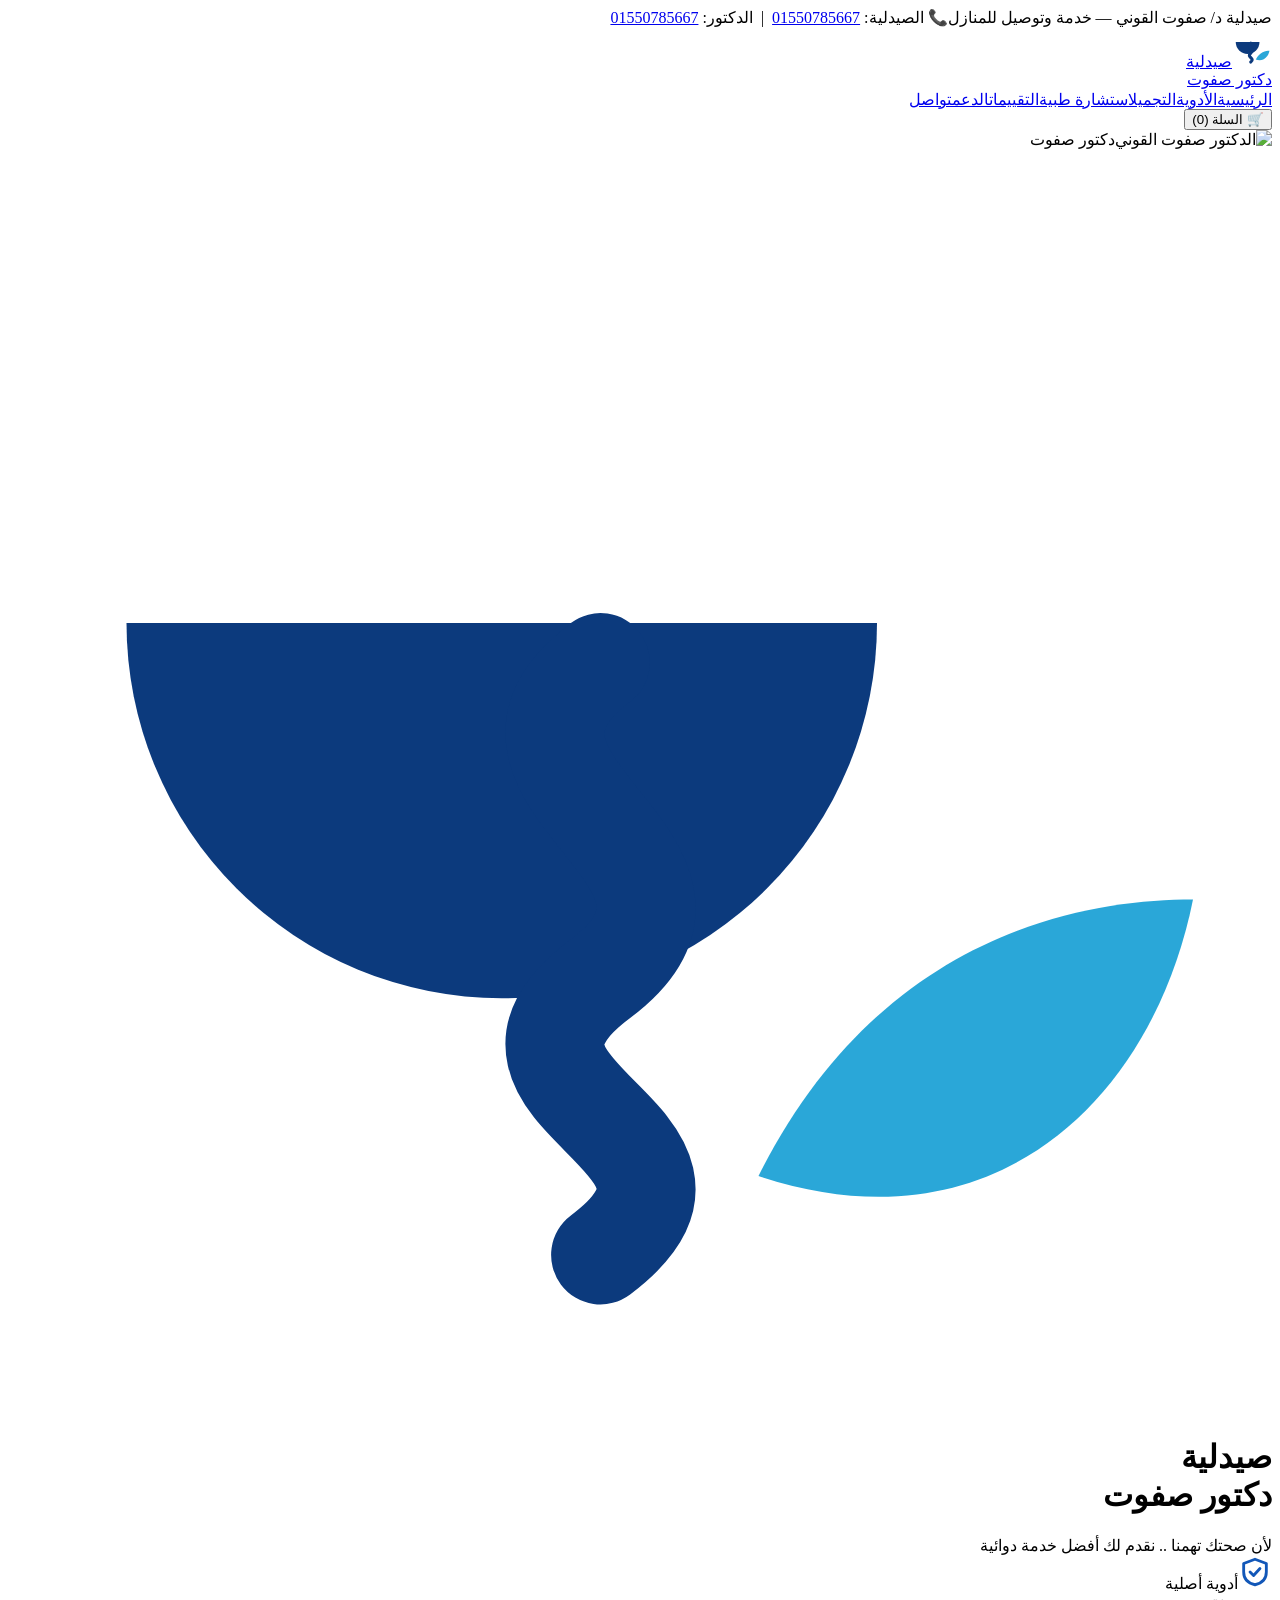
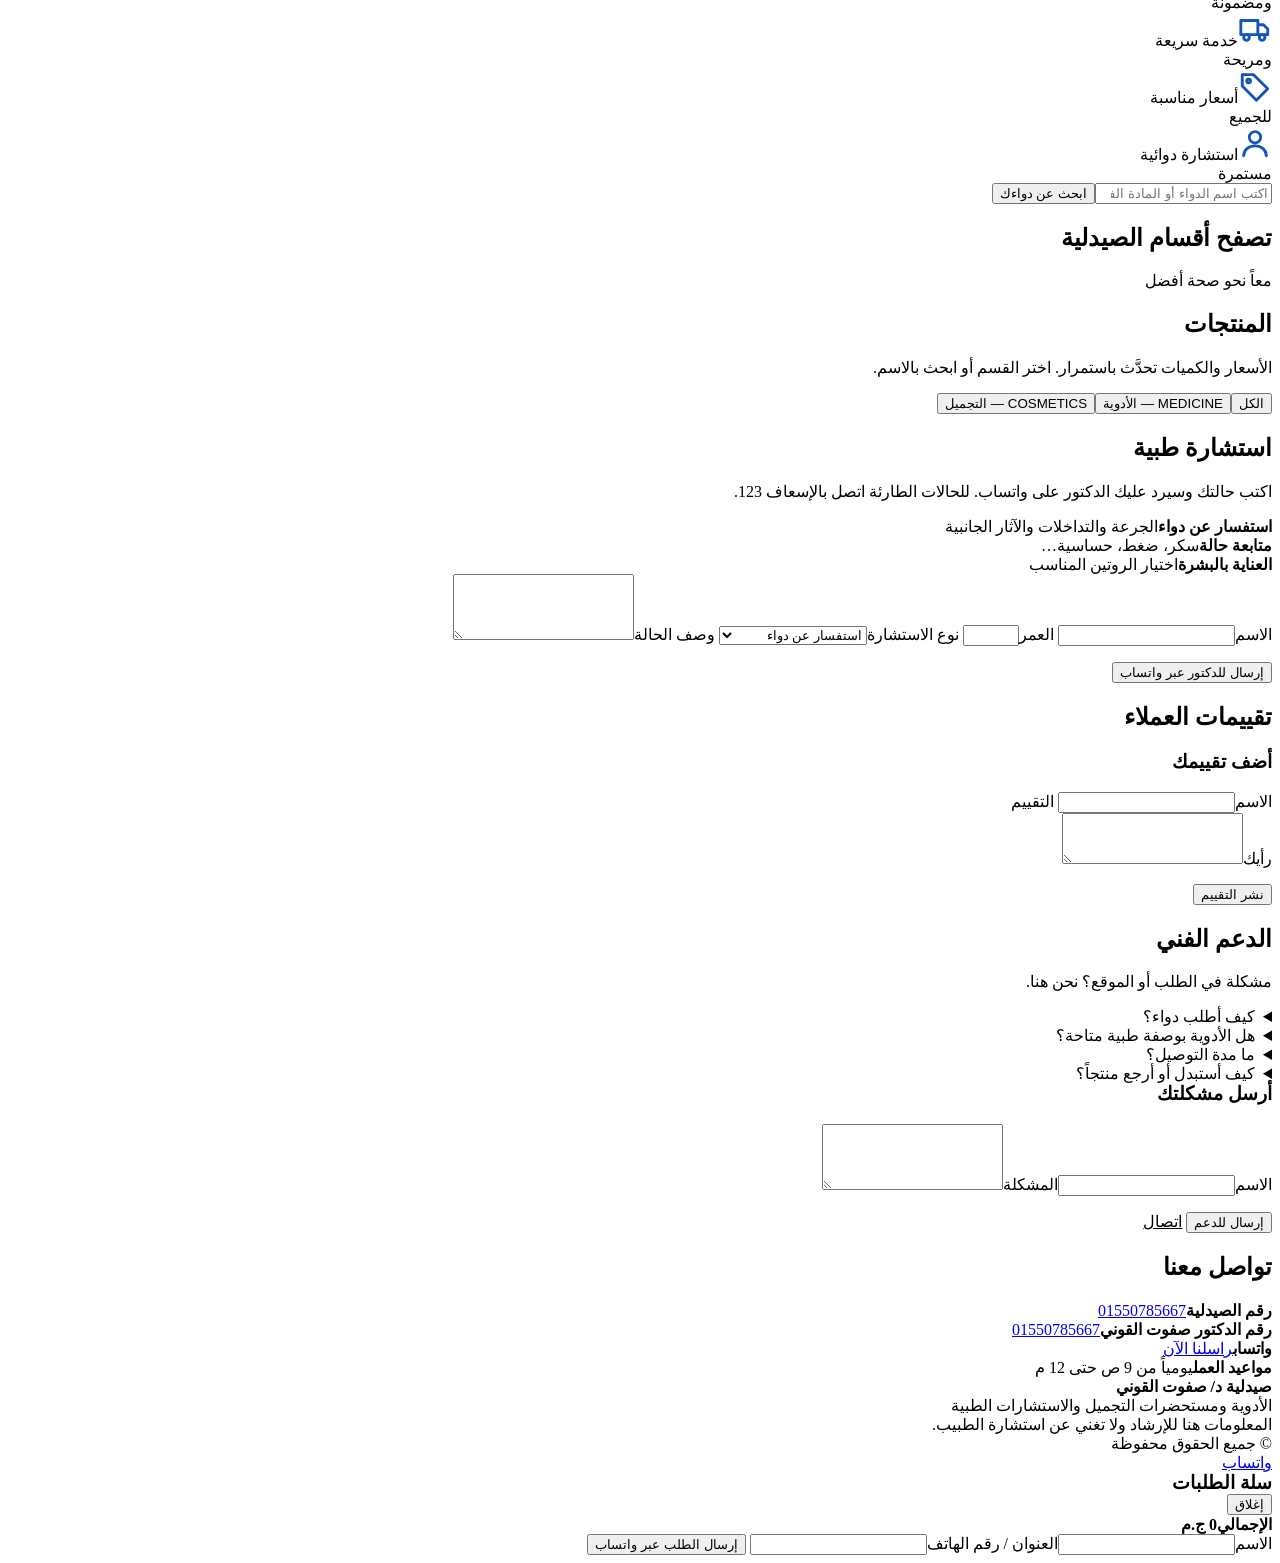
==== index.html @ 07c1cb2b "Add files via upload" ====
<!DOCTYPE html>
<html lang="ar" dir="rtl">
<head>
<meta charset="utf-8">
<meta name="viewport" content="width=device-width, initial-scale=1, viewport-fit=cover">
<title>صيدلية دكتور صفوت — أدوية ومستحضرات تجميل واستشارات طبية</title>
<meta name="description" content="صيدلية دكتور صفوت القوني: أدوية أصلية، مستحضرات تجميل، استشارات طبية وتوصيل سريع. للطلب والاستفسار: 01550785667">
<meta name="theme-color" content="#0c3a7d">
<meta property="og:title" content="صيدلية دكتور صفوت">
<meta property="og:description" content="لأن صحتك تهمنا .. نقدم لك أفضل خدمة دوائية">
<meta property="og:image" content="images/doctor.jpg">
<link rel="icon" href="images/favicon.svg" type="image/svg+xml">
<link rel="preconnect" href="https://fonts.googleapis.com"><link rel="preconnect" href="https://fonts.gstatic.com" crossorigin>
<link href="https://fonts.googleapis.com/css2?family=Cairo:wght@400;600;800&display=swap" rel="stylesheet">
<link rel="stylesheet" href="css/style.css">
</head>
<body><svg width="0" height="0" style="position:absolute" aria-hidden="true"><symbol id="lg" viewBox="0 0 64 64"><path d="M6 24h38a19 19 0 0 1-38 0z" fill="#0c3a7d"/><path d="M30 26c-8 6 8 10 0 16s8 8 0 14" stroke="#0c3a7d" stroke-width="5" fill="none" stroke-linecap="round"/><path d="M38 52c6-12 16-14 22-14-2 10-10 18-22 14z" fill="#2aa7d8"/></symbol></svg>
<div class="top"><div class="wrap"><span>صيدلية د/ صفوت القوني — خدمة وتوصيل للمنازل</span><span>📞 الصيدلية: <a href="tel:01550785667">01550785667</a> &nbsp;|&nbsp; الدكتور: <a href="tel:01550785667">01550785667</a></span></div></div>
<header><div class="wrap">
<a href="#top" class="logo"><svg width="40" height="40" viewBox="0 0 64 64" aria-hidden="true"><use href="#lg"/></svg><span style="line-height:1.15">صيدلية<br>دكتور صفوت</span></a>
<nav><a href="#top">الرئيسية</a><a href="#medicine">الأدوية</a><a href="#cosmetics">التجميل</a><a href="#consult">استشارة طبية</a><a href="#reviews">التقييمات</a><a href="#support">الدعم</a><a href="#contact">تواصل</a></nav>
<button class="cartbtn" id="openCart" aria-label="فتح السلة">🛒 السلة (<span id="cnt">0</span>)</button>
</div></header>

<div class="hero2" id="top"><div class="wrap">
<div class="hpic"><img src="images/doctor.jpg" width="560" height="513" alt="الدكتور صفوت القوني"><span class="sig">دكتور صفوت</span></div>
<div class="htxt"><div class="brand"><svg viewBox="0 0 64 64" aria-hidden="true"><use href="#lg"/></svg><h1>صيدلية<br>دكتور صفوت</h1></div>
<div class="tag">لأن صحتك تهمنا .. نقدم لك أفضل خدمة دوائية</div><div class="line"></div>
<div class="feats"><div class="ft"><i><svg width="34" height="34" viewBox="0 0 24 24" fill="none" stroke="#1257b8" stroke-width="2" stroke-linecap="round" stroke-linejoin="round"><path d="M12 3l8 3v6c0 5-3.5 8-8 9-4.5-1-8-4-8-9V6z"/><path d="M8.5 12l2.5 2.5 4.5-5"/></svg></i>أدوية أصلية<br>ومضمونة</div>
<div class="ft"><i><svg width="34" height="34" viewBox="0 0 24 24" fill="none" stroke="#1257b8" stroke-width="2" stroke-linecap="round" stroke-linejoin="round"><path d="M2 6h12v10H2zM14 9h4l3 3v4h-7"/><circle cx="6" cy="18" r="2"/><circle cx="17" cy="18" r="2"/></svg></i>خدمة سريعة<br>ومريحة</div>
<div class="ft"><i><svg width="34" height="34" viewBox="0 0 24 24" fill="none" stroke="#1257b8" stroke-width="2" stroke-linecap="round" stroke-linejoin="round"><path d="M3 12V4h8l10 10-8 8z"/><circle cx="7.5" cy="8.5" r="1.3"/></svg></i>أسعار مناسبة<br>للجميع</div>
<div class="ft"><i><svg width="34" height="34" viewBox="0 0 24 24" fill="none" stroke="#1257b8" stroke-width="2" stroke-linecap="round" stroke-linejoin="round"><circle cx="12" cy="8" r="4"/><path d="M4 21c0-4 3.5-7 8-7s8 3 8 7"/></svg></i>استشارة دوائية<br>مستمرة</div></div></div>
</div></div>
<div class="sband"><div class="wrap"><div class="sbox"><input id="q" type="search" placeholder="اكتب اسم الدواء أو المادة الفعالة…" aria-label="بحث"><button class="btn" id="sgo" type="button">ابحث عن دواءك</button></div></div></div>
<div class="cats"><div class="wrap"><h2>تصفح أقسام الصيدلية</h2><div class="tiles" id="tiles"></div></div></div>
<div class="strip">معاً نحو صحة أفضل</div>

<section id="shop"><div class="wrap">
<h2>المنتجات</h2><p class="sub">الأسعار والكميات تحدَّث باستمرار. اختر القسم أو ابحث بالاسم.</p>
<div class="tools"><div class="tabs" id="tabs">
<button class="tab" aria-pressed="true" data-c="all">الكل</button><button class="tab" aria-pressed="false" data-c="med">MEDICINE — الأدوية</button><button class="tab" aria-pressed="false" data-c="cos">COSMETICS — التجميل</button></div></div>
<div id="medicine"></div>
<div class="grid" id="grid"></div>
<div id="cosmetics"></div>
</div></section>

<section class="alt" id="consult"><div class="wrap two">
<div><h2>استشارة طبية</h2><p class="sub">اكتب حالتك وسيرد عليك الدكتور على واتساب. للحالات الطارئة اتصل بالإسعاف 123.</p>
<div class="svc"><div><b>استفسار عن دواء</b>الجرعة والتداخلات والآثار الجانبية</div><div><b>متابعة حالة</b>سكر، ضغط، حساسية…</div><div><b>العناية بالبشرة</b>اختيار الروتين المناسب</div></div></div>
<form class="box" id="cform" onsubmit="return false"><label for="cn">الاسم</label><input class="f" id="cn" required>
<label for="ca">العمر</label><input class="f" id="ca" type="number" min="0" max="120">
<label for="ct">نوع الاستشارة</label><select class="f" id="ct"><option>استفسار عن دواء</option><option>متابعة حالة مرضية</option><option>العناية بالبشرة والجمال</option><option>أخرى</option></select>
<label for="cm">وصف الحالة</label><textarea class="f" id="cm" rows="4" required></textarea>
<p><button class="btn pri" id="csend" type="button">إرسال للدكتور عبر واتساب</button></p></form>
</div></section>

<section id="reviews"><div class="wrap two">
<div><h2>تقييمات العملاء</h2><p class="sub" id="avg"></p><div class="box" id="rlist"></div></div>
<form class="box" onsubmit="return false"><h3 style="margin-top:0">أضف تقييمك</h3>
<label for="rn">الاسم</label><input class="f" id="rn">
<label>التقييم</label><div class="stars" id="stars" role="radiogroup" aria-label="التقييم"></div>
<label for="rt">رأيك</label><textarea class="f" id="rt" rows="3"></textarea>
<p><button class="btn pri" id="rsend" type="button">نشر التقييم</button></p></form>
</div></section>

<section class="alt" id="support"><div class="wrap two">
<div><h2>الدعم الفني</h2><p class="sub">مشكلة في الطلب أو الموقع؟ نحن هنا.</p>
<details><summary>كيف أطلب دواء؟</summary><p>أضف المنتجات إلى السلة ثم اضغط «إرسال الطلب» ليصلنا على واتساب ونؤكد معك.</p></details>
<details><summary>هل الأدوية بوصفة طبية متاحة؟</summary><p>نعم، ويلزم إرسال صورة الروشتة عند التأكيد.</p></details>
<details><summary>ما مدة التوصيل؟</summary><p>غالباً خلال ساعات داخل نطاق التوصيل، ويُؤكَّد وقتياً عند الطلب.</p></details>
<details><summary>كيف أستبدل أو أرجع منتجاً؟</summary><p>تواصل معنا خلال 24 ساعة وسنساعدك وفق سياسة الصيدلية.</p></details></div>
<form class="box" onsubmit="return false"><h3 style="margin-top:0">أرسل مشكلتك</h3>
<label for="sn">الاسم</label><input class="f" id="sn"><label for="sm">المشكلة</label><textarea class="f" id="sm" rows="4"></textarea>
<p><button class="btn pri" id="ssend" type="button">إرسال للدعم</button> <a class="btn ghost" style="color:var(--pri)" href="tel:01550785667">اتصال</a></p></form>
</div></section>

<section id="contact"><div class="wrap"><h2>تواصل معنا</h2>
<div class="svc"><div><b>رقم الصيدلية</b><a href="tel:01550785667">01550785667</a></div><div><b>رقم الدكتور صفوت القوني</b><a href="tel:01550785667">01550785667</a></div><div><b>واتساب</b><a href="https://wa.me/201550785667" target="_blank" rel="noopener">راسلنا الآن</a></div><div><b>مواعيد العمل</b>يومياً من 9 ص حتى 12 م</div></div></div></section>

<footer><div class="wrap"><div><b>صيدلية د/ صفوت القوني</b><br>الأدوية ومستحضرات التجميل والاستشارات الطبية</div><div>المعلومات هنا للإرشاد ولا تغني عن استشارة الطبيب.<br>© <span id="yr"></span> جميع الحقوق محفوظة</div></div></footer>
<a class="float" href="https://wa.me/201550785667" target="_blank" rel="noopener">واتساب</a>
<div class="toast" id="toast"></div>

<div class="drawer" id="drawer"><div class="panel"><div class="row"><h3 style="margin:0">سلة الطلبات</h3><button class="tab" id="closeCart">إغلاق</button></div>
<div id="items"></div><div class="row"><b>الإجمالي</b><b class="price" id="tot">0 ج.م</b></div>
<label for="an">الاسم</label><input class="f" id="an"><label for="ad">العنوان / رقم الهاتف</label><input class="f" id="ad">
<button class="btn pri" id="order">إرسال الطلب عبر واتساب</button></div></div>

<script src="data/products.js"></script>
<script src="js/app.js"></script>
</body>
</html>
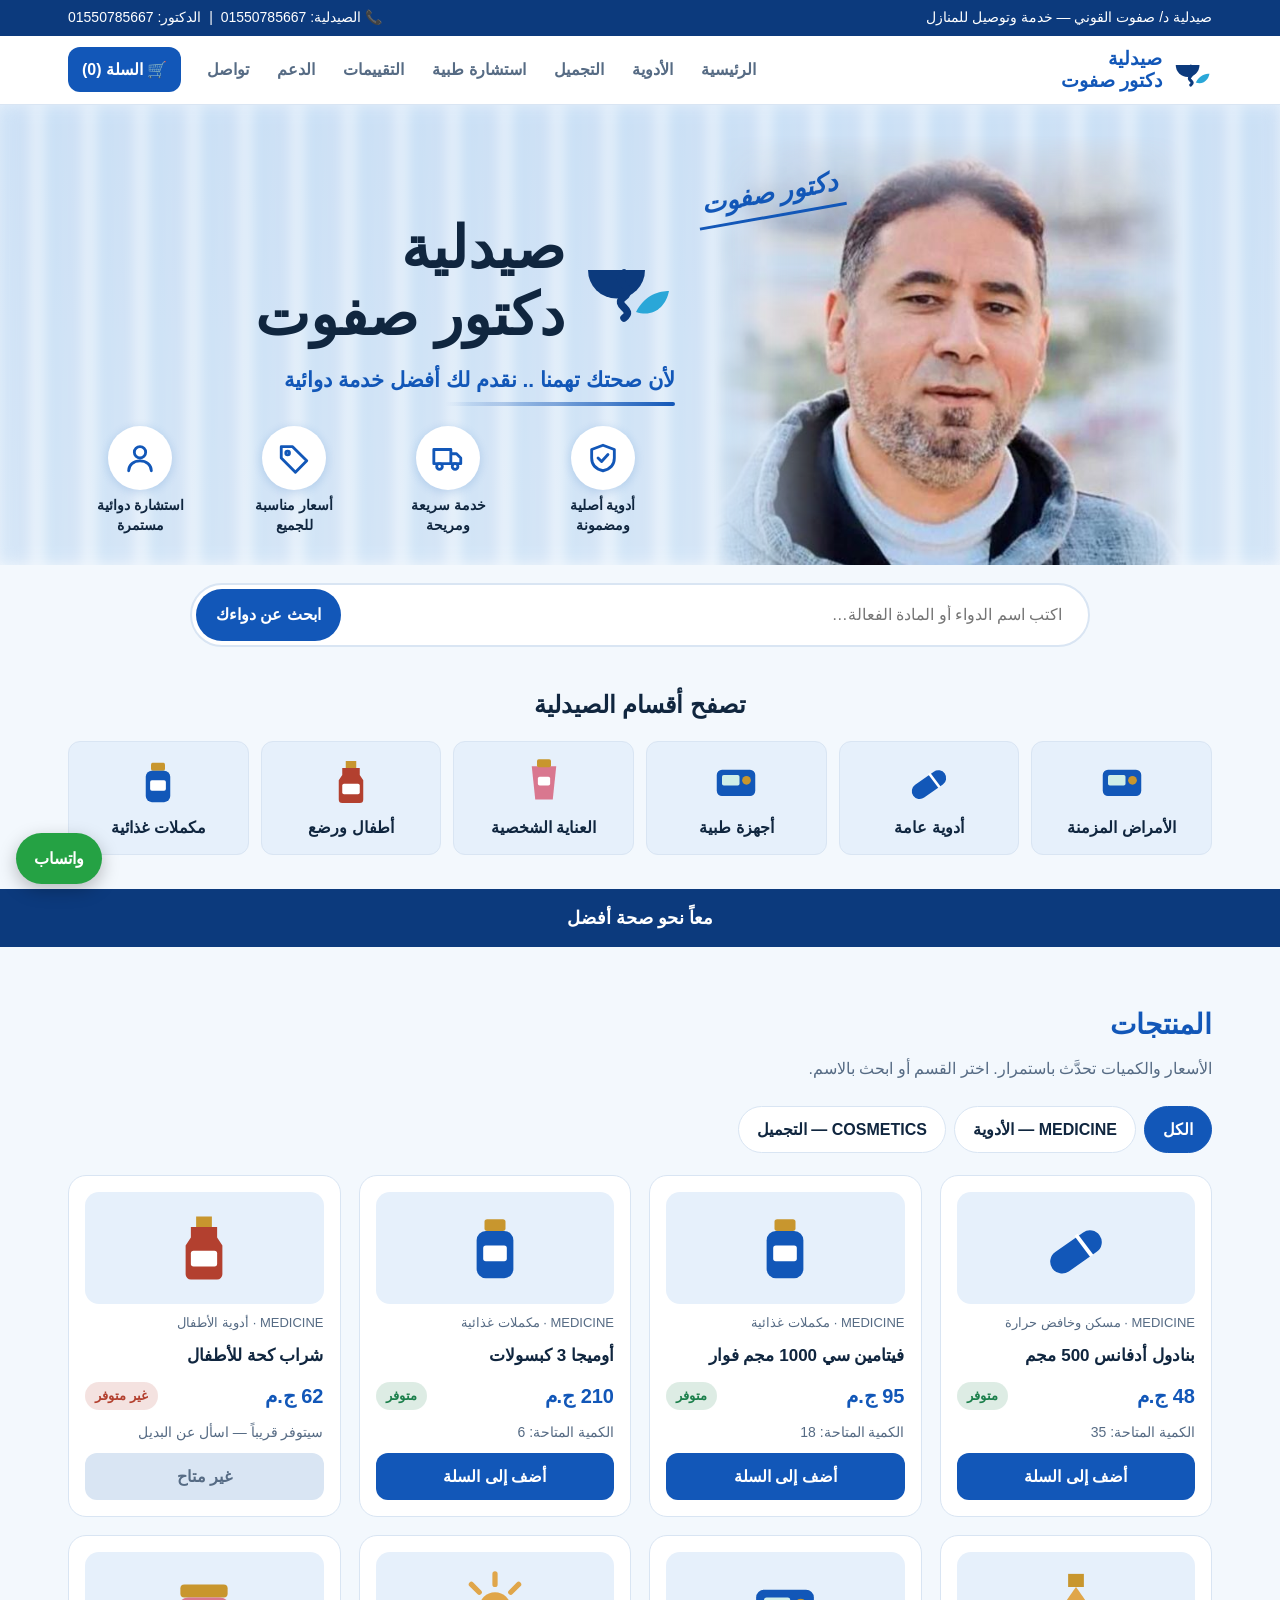
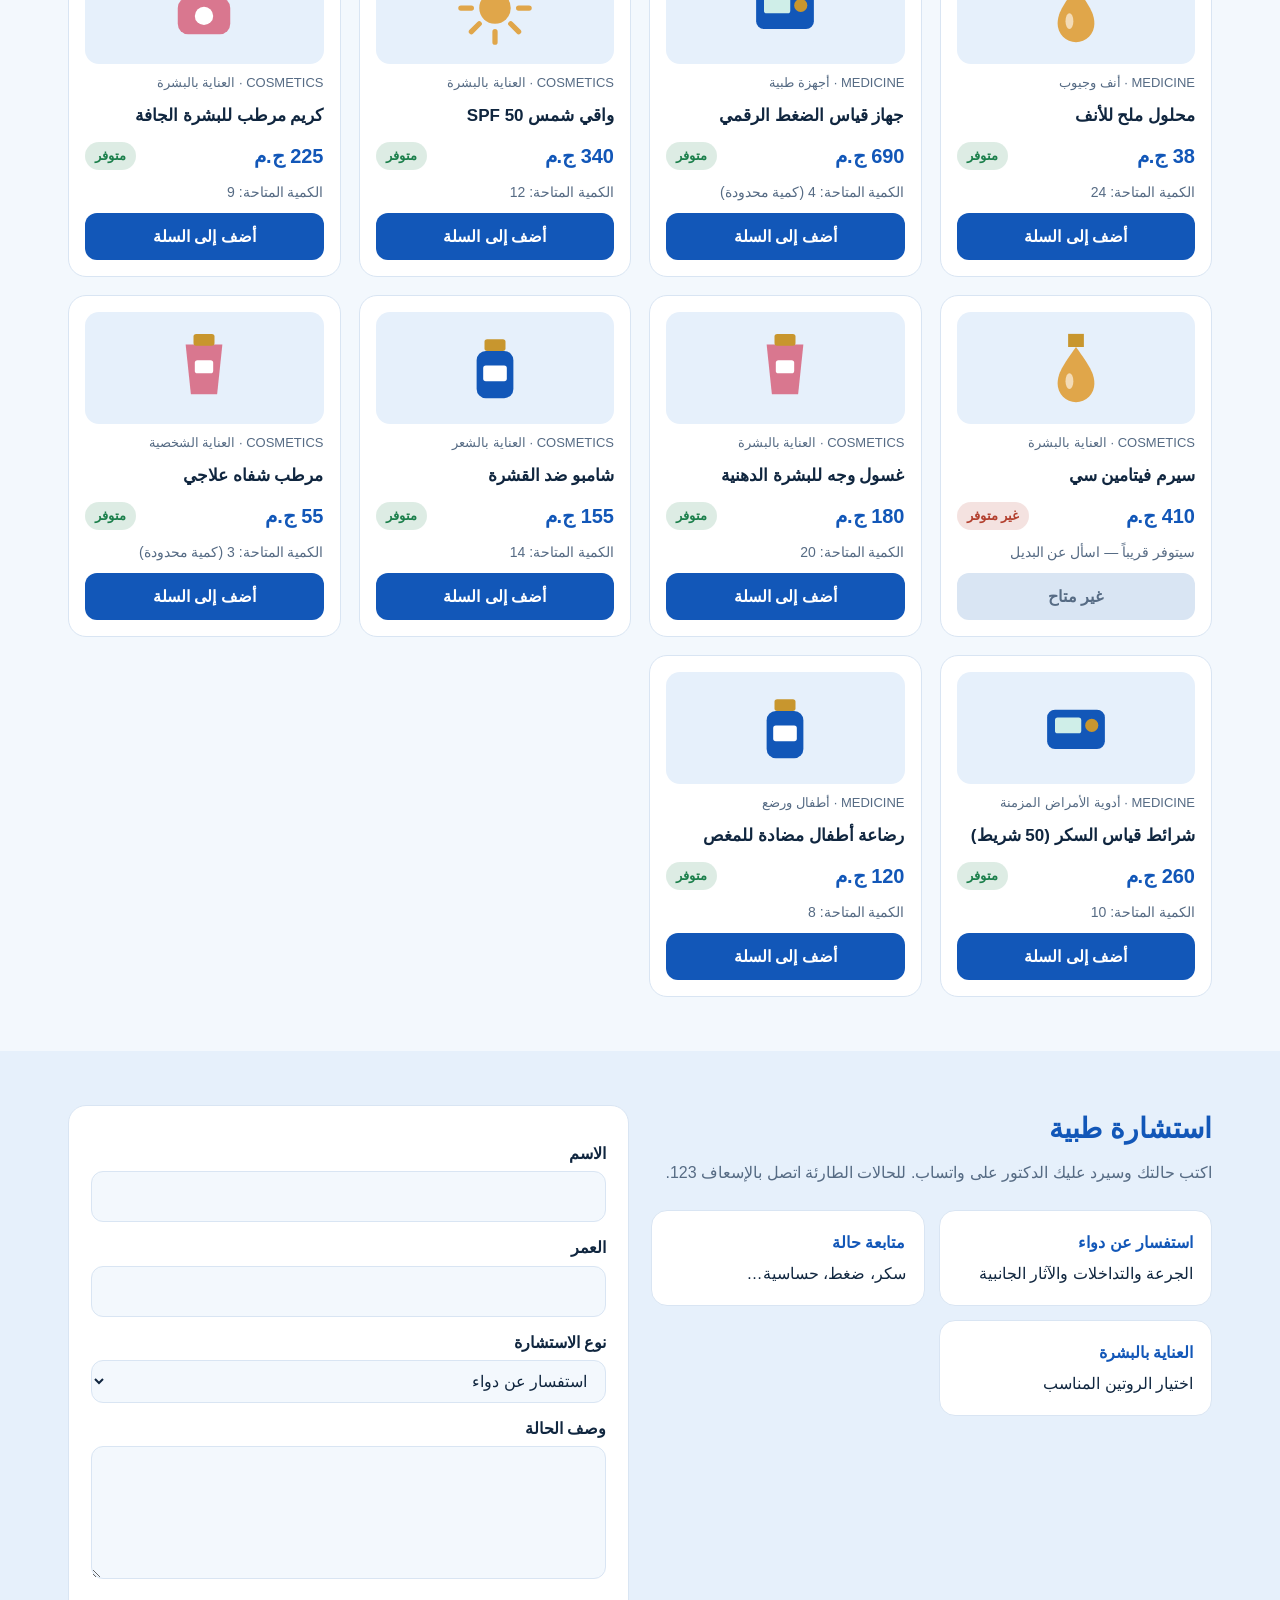
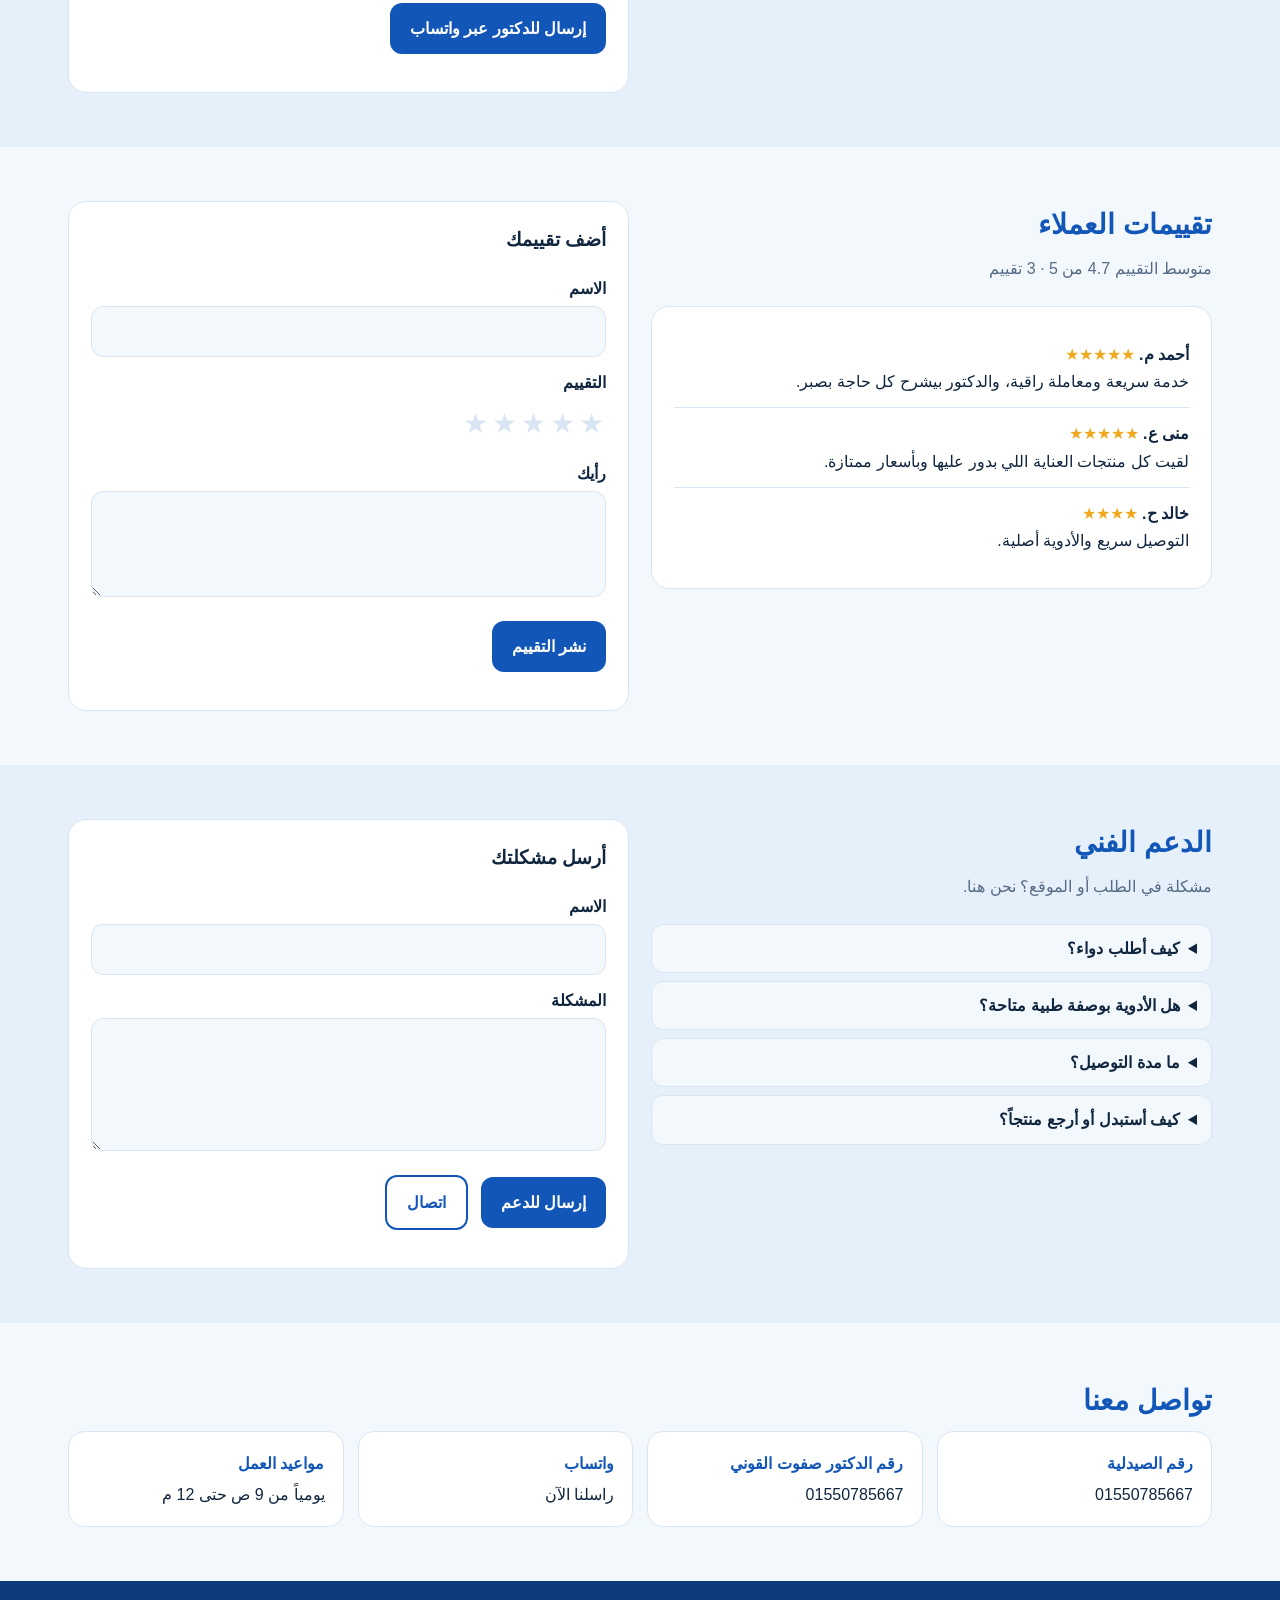
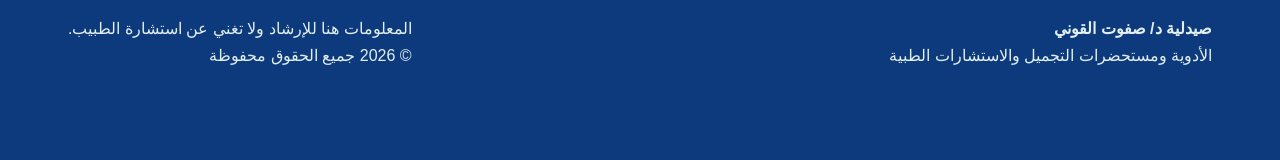
==== commit dbb8b0d2: "Add files via upload" ====
--- a/index.html
+++ b/index.html
@@ -8,11 +8,121 @@
 <meta name="theme-color" content="#0c3a7d">
 <meta property="og:title" content="صيدلية دكتور صفوت">
 <meta property="og:description" content="لأن صحتك تهمنا .. نقدم لك أفضل خدمة دوائية">
-<meta property="og:image" content="images/doctor.jpg">
-<link rel="icon" href="images/favicon.svg" type="image/svg+xml">
+<link rel="icon" href="[data-uri]" type="image/svg+xml">
 <link rel="preconnect" href="https://fonts.googleapis.com"><link rel="preconnect" href="https://fonts.gstatic.com" crossorigin>
 <link href="https://fonts.googleapis.com/css2?family=Cairo:wght@400;600;800&display=swap" rel="stylesheet">
-<link rel="stylesheet" href="css/style.css">
+<style>
+:root{--bg:#f3f8fd;--card:#fff;--ink:#10263f;--mute:#566b84;--pri:#1257b8;--pri2:#0c3a7d;--gold:#f0a91f;--line:#d9e5f3;--ok:#1b7f4b;--no:#b3402f;--soft:#e6f0fb;box-sizing:border-box;padding-top:env(safe-area-inset-top,0px);padding-bottom:env(safe-area-inset-bottom,0px)}
+@media (prefers-color-scheme:dark){:root:not([data-theme="light"]){--bg:#0b1624;--card:#112238;--ink:#e6eefa;--mute:#9bb0cc;--pri:#5aa2ff;--pri2:#0c3a7d;--gold:#f0b94a;--line:#21395a;--ok:#4cc58a;--no:#ef7f6c;--soft:#162c47}}
+:root[data-theme="dark"]{--bg:#0b1624;--card:#112238;--ink:#e6eefa;--mute:#9bb0cc;--pri:#5aa2ff;--pri2:#0c3a7d;--gold:#f0b94a;--line:#21395a;--ok:#4cc58a;--no:#ef7f6c;--soft:#162c47}
+html{scroll-behavior:smooth;scroll-padding-top:calc(80px + env(safe-area-inset-top,0px))}
+*{box-sizing:border-box}
+body{margin:0;font-family:Cairo,Tahoma,sans-serif;background:var(--bg);color:var(--ink);line-height:1.7}
+a{color:inherit;text-decoration:none}
+button,input,select,textarea{font:inherit;color:inherit}
+:focus-visible{outline:3px solid var(--gold);outline-offset:2px}
+.wrap{max-width:1180px;margin:auto;padding:0 18px}
+.top{background:var(--pri2);color:#fff;font-size:14px}
+.top .wrap{display:flex;justify-content:space-between;gap:10px;flex-wrap:wrap;padding-top:6px;padding-bottom:6px}
+header{position:sticky;top:0;z-index:20;background:var(--card);border-bottom:1px solid var(--line)}
+header .wrap{display:flex;align-items:center;gap:14px;height:68px}
+.logo{display:flex;align-items:center;gap:10px;font-weight:800;font-size:19px;color:var(--pri)}
+.logo i{width:40px;height:40px;border-radius:12px;background:var(--pri);display:grid;place-items:center}
+nav{display:flex;gap:4px;margin-inline-start:auto;overflow-x:auto}
+nav a{padding:8px 12px;border-radius:10px;font-weight:600;white-space:nowrap;color:var(--mute)}
+nav a:hover{background:var(--soft);color:var(--pri)}
+.cartbtn{background:var(--pri);color:#fff;border:0;border-radius:12px;padding:9px 14px;font-weight:800;cursor:pointer;white-space:nowrap}
+.hero{background:linear-gradient(135deg,var(--pri2),var(--pri));color:#fff;padding:54px 0 64px}
+.hero .wrap{display:grid;grid-template-columns:1.3fr 1fr;gap:30px;align-items:center}
+.hero h1{font-size:clamp(28px,5vw,46px);line-height:1.3;margin:0 0 12px;font-weight:800}
+.hero p{opacity:.9;max-width:520px;margin:0 0 22px}
+.btn{display:inline-block;border:0;border-radius:12px;padding:12px 20px;font-weight:800;cursor:pointer;background:var(--pri);color:#fff}
+.btn.ghost{background:transparent;color:inherit;border:2px solid currentColor;margin-inline-start:8px}
+.btn.pri{background:var(--pri);color:#fff}
+.hero .facts{display:grid;grid-template-columns:1fr 1fr;gap:12px}
+.fact{background:rgba(255,255,255,.12);border:1px solid rgba(255,255,255,.25);border-radius:16px;padding:16px}
+.fact b{display:block;font-size:20px}
+section{padding:54px 0}
+h2{font-size:28px;margin:0 0 6px;color:var(--pri)}
+.sub{color:var(--mute);margin:0 0 24px}
+.tools{display:flex;gap:10px;flex-wrap:wrap;margin-bottom:22px}
+.tools input{flex:1;min-width:200px;padding:12px 16px;border:1px solid var(--line);border-radius:12px;background:var(--card)}
+.tabs{display:flex;gap:8px;flex-wrap:wrap}
+.tab{border:1px solid var(--line);background:var(--card);border-radius:999px;padding:9px 18px;font-weight:700;cursor:pointer}
+.tab[aria-pressed=true]{background:var(--pri);color:#fff;border-color:var(--pri)}
+.grid{display:grid;grid-template-columns:repeat(auto-fill,minmax(235px,1fr));gap:18px}
+.card{background:var(--card);border:1px solid var(--line);border-radius:18px;padding:16px;display:flex;flex-direction:column;gap:8px}
+.ico{height:112px;border-radius:14px;display:grid;place-items:center;background:var(--soft)}
+.ico.c{background:linear-gradient(135deg,#f6e3d4,#f3d3dc)}
+@media (prefers-color-scheme:dark){:root:not([data-theme="light"]) .ico.c{background:linear-gradient(135deg,#3b2c33,#2f3a3d)}}
+.card h3{margin:0;font-size:17px}
+.cat{font-size:13px;color:var(--mute)}
+.row{display:flex;justify-content:space-between;align-items:center;gap:8px}
+.price{font-weight:800;font-size:20px;color:var(--pri)}
+.badge{font-size:13px;font-weight:700;padding:3px 10px;border-radius:999px}
+.in{background:color-mix(in srgb,var(--ok) 15%,transparent);color:var(--ok)}
+.out{background:color-mix(in srgb,var(--no) 15%,transparent);color:var(--no)}
+.qty{font-size:14px;color:var(--mute)}
+.add{border:0;border-radius:12px;padding:10px;font-weight:800;cursor:pointer;background:var(--pri);color:#fff}
+.add:disabled{background:var(--line);color:var(--mute);cursor:not-allowed}
+.rx{font-size:12px;color:var(--gold);font-weight:700}
+.two{display:grid;grid-template-columns:1fr 1fr;gap:22px}
+.box{background:var(--card);border:1px solid var(--line);border-radius:18px;padding:22px}
+label{display:block;font-weight:700;margin:12px 0 4px}
+.f{width:100%;padding:11px 14px;border:1px solid var(--line);border-radius:12px;background:var(--bg)}
+.stars button{background:none;border:0;font-size:28px;cursor:pointer;color:var(--line);padding:0 2px}
+.stars button.on{color:var(--gold)}
+.rev{border-bottom:1px solid var(--line);padding:12px 0}
+.rev:last-child{border:0}
+.gold{color:var(--gold)}
+details{border:1px solid var(--line);border-radius:12px;padding:10px 14px;margin-bottom:8px;background:var(--bg)}
+summary{cursor:pointer;font-weight:700}
+.alt{background:var(--soft)}
+.svc{display:grid;grid-template-columns:repeat(auto-fit,minmax(200px,1fr));gap:14px}
+.svc div{background:var(--card);border:1px solid var(--line);border-radius:16px;padding:18px}
+.svc b{display:block;color:var(--pri);margin-bottom:4px}
+footer{background:var(--pri2);color:#e3efed;padding:34px 0 90px}
+footer .wrap{display:flex;justify-content:space-between;gap:20px;flex-wrap:wrap}
+.drawer{position:fixed;inset:0;background:rgba(0,0,0,.45);display:none;z-index:40}
+.drawer.open{display:block}
+.panel{position:absolute;top:0;bottom:0;inset-inline-start:0;width:min(400px,100%);background:var(--card);padding:20px;overflow:auto;display:flex;flex-direction:column;gap:10px;padding-top:calc(20px + env(safe-area-inset-top,0px))}
+.li{display:flex;justify-content:space-between;align-items:center;gap:8px;border-bottom:1px solid var(--line);padding:8px 0}
+.li button{width:28px;height:28px;border-radius:8px;border:1px solid var(--line);background:var(--bg);cursor:pointer}
+.float{position:fixed;inset-inline-end:16px;bottom:calc(16px + env(safe-area-inset-bottom,0px));background:#25a244;color:#fff;border-radius:999px;padding:12px 18px;font-weight:800;z-index:15;box-shadow:0 6px 18px rgba(0,0,0,.25)}
+.toast{position:fixed;bottom:80px;inset-inline-start:50%;transform:translateX(50%);background:var(--ink);color:var(--bg);padding:10px 18px;border-radius:12px;display:none;z-index:50}
+.hero2{position:relative;overflow:hidden;background:linear-gradient(180deg,var(--soft),var(--bg));padding-top:30px}
+.hero2:before{content:"";position:absolute;inset:0;background:repeating-linear-gradient(90deg,#8fbdea 0 12px,#e3effb 12px 20px,#4f8fd8 20px 27px,#f4f9fe 27px 42px,#a9d0f0 42px 52px);opacity:.4;filter:blur(8px)}
+.hero2 .wrap{position:relative;display:grid;grid-template-columns:1fr 1.15fr;gap:10px;align-items:end}
+.hpic{position:relative;display:flex;justify-content:center;align-items:flex-end}
+.hpic img{width:min(470px,100%);height:auto;display:block;-webkit-mask-image:linear-gradient(to right,transparent,#000 26%,#000 84%,transparent),linear-gradient(to bottom,transparent,#000 20%);-webkit-mask-composite:source-in;mask-image:linear-gradient(to right,transparent,#000 26%,#000 84%,transparent),linear-gradient(to bottom,transparent,#000 20%);mask-composite:intersect}
+.sig{position:absolute;top:36px;inset-inline-end:2%;font-weight:800;font-size:26px;font-style:italic;color:var(--pri);transform:rotate(-10deg);border-bottom:3px solid var(--pri);padding:0 6px}
+.htxt{padding-bottom:30px}
+.brand{display:flex;align-items:center;gap:14px}
+.brand svg{width:96px;height:96px;flex:none}
+.hero2 h1{font-size:clamp(34px,6vw,58px);line-height:1.15;margin:0;color:var(--ink);font-weight:800}
+.tag{font-size:21px;font-weight:700;color:var(--pri);margin:14px 0 4px}
+.line{width:230px;height:4px;border-radius:4px;background:linear-gradient(270deg,var(--pri),transparent)}
+.feats{display:grid;grid-template-columns:repeat(4,1fr);gap:10px;margin-top:20px}
+.ft{text-align:center;font-weight:700;font-size:14px;line-height:1.4}
+.ft i{width:64px;height:64px;border-radius:50%;background:var(--card);display:grid;place-items:center;margin:0 auto 6px;box-shadow:0 2px 10px rgba(18,87,184,.18)}
+.sband{padding:18px 0;background:var(--bg)}
+.sbox{display:flex;background:var(--card);border:2px solid var(--line);border-radius:999px;padding:4px;max-width:900px;margin:auto}
+.sbox input{flex:1;min-width:0;border:0;background:none;padding:12px 22px}
+.sbox .btn{border-radius:999px}
+.cats{padding:20px 0 34px;background:var(--bg)}
+.cats h2{text-align:center;color:var(--ink);font-size:24px;margin-bottom:16px}
+.tiles{display:grid;grid-template-columns:repeat(auto-fit,minmax(150px,1fr));gap:12px}
+.tile{background:var(--soft);border:1px solid var(--line);border-radius:12px;padding:12px;display:flex;flex-direction:column;align-items:center;gap:4px;font-weight:700;cursor:pointer}
+.tile:hover{border-color:var(--pri)}
+.strip{background:var(--pri2);color:#fff;text-align:center;padding:14px;font-weight:700;font-size:18px}
+@media(max-width:820px){.hero2 .wrap{grid-template-columns:1fr}.hpic{order:2}.brand svg{width:70px;height:70px}}
+@media(max-width:520px){.feats{grid-template-columns:repeat(2,1fr)}}
+.ico{position:relative}
+.disc{position:absolute;top:8px;inset-inline-start:8px;background:var(--no);color:#fff;border-radius:8px;padding:2px 9px;font-size:13px}
+.old{color:var(--mute);font-size:14px;font-weight:400}
+@media(max-width:820px){.hero .wrap,.two{grid-template-columns:1fr}.logo span small{display:none}}
+@media (prefers-reduced-motion:reduce){html{scroll-behavior:auto}}
+</style>
 </head>
 <body><svg width="0" height="0" style="position:absolute" aria-hidden="true"><symbol id="lg" viewBox="0 0 64 64"><path d="M6 24h38a19 19 0 0 1-38 0z" fill="#0c3a7d"/><path d="M30 26c-8 6 8 10 0 16s8 8 0 14" stroke="#0c3a7d" stroke-width="5" fill="none" stroke-linecap="round"/><path d="M38 52c6-12 16-14 22-14-2 10-10 18-22 14z" fill="#2aa7d8"/></symbol></svg>
 <div class="top"><div class="wrap"><span>صيدلية د/ صفوت القوني — خدمة وتوصيل للمنازل</span><span>📞 الصيدلية: <a href="tel:01550785667">01550785667</a> &nbsp;|&nbsp; الدكتور: <a href="tel:01550785667">01550785667</a></span></div></div>
@@ -23,7 +133,7 @@
 </div></header>
 
 <div class="hero2" id="top"><div class="wrap">
-<div class="hpic"><img src="images/doctor.jpg" width="560" height="513" alt="الدكتور صفوت القوني"><span class="sig">دكتور صفوت</span></div>
+<div class="hpic"><img src="[data-uri]" width="560" height="513" alt="الدكتور صفوت القوني"><span class="sig">دكتور صفوت</span></div>
 <div class="htxt"><div class="brand"><svg viewBox="0 0 64 64" aria-hidden="true"><use href="#lg"/></svg><h1>صيدلية<br>دكتور صفوت</h1></div>
 <div class="tag">لأن صحتك تهمنا .. نقدم لك أفضل خدمة دوائية</div><div class="line"></div>
 <div class="feats"><div class="ft"><i><svg width="34" height="34" viewBox="0 0 24 24" fill="none" stroke="#1257b8" stroke-width="2" stroke-linecap="round" stroke-linejoin="round"><path d="M12 3l8 3v6c0 5-3.5 8-8 9-4.5-1-8-4-8-9V6z"/><path d="M8.5 12l2.5 2.5 4.5-5"/></svg></i>أدوية أصلية<br>ومضمونة</div>
@@ -86,7 +196,199 @@
 <label for="an">الاسم</label><input class="f" id="an"><label for="ad">العنوان / رقم الهاتف</label><input class="f" id="ad">
 <button class="btn pri" id="order">إرسال الطلب عبر واتساب</button></div></div>
 
-<script src="data/products.js"></script>
-<script src="js/app.js"></script>
+<script>
+/* ===== بيانات المنتجات: عدّل هنا ===== */
+window.PRODUCTS = [
+ {
+  "id": 1,
+  "n": "بنادول أدفانس 500 مجم",
+  "c": "med",
+  "k": "مسكن وخافض حرارة",
+  "p": 48,
+  "q": 35,
+  "i": "pill",
+  "d": 0
+ },
+ {
+  "id": 2,
+  "n": "فيتامين سي 1000 مجم فوار",
+  "c": "med",
+  "k": "مكملات غذائية",
+  "p": 95,
+  "q": 18,
+  "i": "bottle",
+  "d": 0
+ },
+ {
+  "id": 3,
+  "n": "أوميجا 3 كبسولات",
+  "c": "med",
+  "k": "مكملات غذائية",
+  "p": 210,
+  "q": 6,
+  "i": "bottle",
+  "d": 0
+ },
+ {
+  "id": 4,
+  "n": "شراب كحة للأطفال",
+  "c": "med",
+  "k": "أدوية الأطفال",
+  "p": 62,
+  "q": 0,
+  "i": "syrup",
+  "d": 0
+ },
+ {
+  "id": 5,
+  "n": "محلول ملح للأنف",
+  "c": "med",
+  "k": "أنف وجيوب",
+  "p": 38,
+  "q": 24,
+  "i": "drop",
+  "d": 0
+ },
+ {
+  "id": 6,
+  "n": "جهاز قياس الضغط الرقمي",
+  "c": "med",
+  "k": "أجهزة طبية",
+  "p": 690,
+  "q": 4,
+  "i": "bp",
+  "d": 0
+ },
+ {
+  "id": 7,
+  "n": "واقي شمس SPF 50",
+  "c": "cos",
+  "k": "العناية بالبشرة",
+  "p": 340,
+  "q": 12,
+  "i": "sun",
+  "d": 0
+ },
+ {
+  "id": 8,
+  "n": "كريم مرطب للبشرة الجافة",
+  "c": "cos",
+  "k": "العناية بالبشرة",
+  "p": 225,
+  "q": 9,
+  "i": "jar",
+  "d": 0
+ },
+ {
+  "id": 9,
+  "n": "سيرم فيتامين سي",
+  "c": "cos",
+  "k": "العناية بالبشرة",
+  "p": 410,
+  "q": 0,
+  "i": "drop",
+  "d": 0
+ },
+ {
+  "id": 10,
+  "n": "غسول وجه للبشرة الدهنية",
+  "c": "cos",
+  "k": "العناية بالبشرة",
+  "p": 180,
+  "q": 20,
+  "i": "tube",
+  "d": 0
+ },
+ {
+  "id": 11,
+  "n": "شامبو ضد القشرة",
+  "c": "cos",
+  "k": "العناية بالشعر",
+  "p": 155,
+  "q": 14,
+  "i": "bottle",
+  "d": 0
+ },
+ {
+  "id": 12,
+  "n": "مرطب شفاه علاجي",
+  "c": "cos",
+  "k": "العناية الشخصية",
+  "p": 55,
+  "q": 3,
+  "i": "tube",
+  "d": 0
+ },
+ {
+  "id": 13,
+  "n": "شرائط قياس السكر (50 شريط)",
+  "c": "med",
+  "k": "أدوية الأمراض المزمنة",
+  "p": 260,
+  "q": 10,
+  "i": "bp",
+  "d": 0
+ },
+ {
+  "id": 14,
+  "n": "رضاعة أطفال مضادة للمغص",
+  "c": "med",
+  "k": "أطفال ورضع",
+  "p": 120,
+  "q": 8,
+  "i": "bottle",
+  "d": 0
+ }
+];
+</script>
+<script>
+var PH="201550785667";
+var ICONS={pill:'<rect x="10" y="26" width="44" height="18" rx="9" transform="rotate(-35 32 35)" fill="#1257b8"/><path d="M32 22l12 16" stroke="#fff" stroke-width="3"/>',
+bottle:'<rect x="24" y="10" width="16" height="9" rx="2" fill="#c8962e"/><rect x="18" y="19" width="28" height="36" rx="7" fill="#1257b8"/><rect x="23" y="30" width="18" height="12" rx="2" fill="#fff"/>',
+syrup:'<rect x="26" y="8" width="12" height="8" fill="#c8962e"/><path d="M22 16h20v8l4 6v22a4 4 0 0 1-4 4H22a4 4 0 0 1-4-4V30l4-6z" fill="#b3402f"/><rect x="22" y="34" width="20" height="12" rx="2" fill="#fff"/>',
+tube:'<path d="M18 14h28l-4 38H22z" fill="#d9778f"/><rect x="24" y="6" width="16" height="9" rx="2" fill="#c8962e"/><rect x="25" y="26" width="14" height="10" rx="2" fill="#fff"/>',
+jar:'<rect x="14" y="14" width="36" height="10" rx="3" fill="#c8962e"/><rect x="12" y="24" width="40" height="28" rx="8" fill="#d9778f"/><circle cx="32" cy="38" r="7" fill="#fff"/>',
+drop:'<rect x="26" y="6" width="12" height="10" fill="#c8962e"/><path d="M32 16c10 14 14 20 14 28a14 14 0 0 1-28 0c0-8 4-14 14-28z" fill="#e0a64a"/><ellipse cx="27" cy="42" rx="3" ry="6" fill="#fff" opacity=".6"/>',
+sun:'<circle cx="32" cy="32" r="12" fill="#e0a64a"/><g stroke="#e0a64a" stroke-width="4" stroke-linecap="round"><path d="M32 6v8M32 50v8M6 32h8M50 32h8M14 14l6 6M44 44l6 6M14 50l6-6M44 20l6-6"/></g>',
+bp:'<rect x="10" y="18" width="44" height="30" rx="6" fill="#1257b8"/><rect x="16" y="24" width="20" height="12" rx="2" fill="#cfeee8"/><circle cx="44" cy="30" r="5" fill="#c8962e"/>'};
+var P=window.PRODUCTS||[];
+function fp(x){return Math.round(x.p*(100-(x.d||0))/100)}
+var cart={},cat="all",$=function(i){return document.getElementById(i)};
+function toast(t){var e=$("toast");e.textContent=t;e.style.display="block";setTimeout(function(){e.style.display="none"},2200)}
+function render(){var s=$("q").value.trim(),h="";
+P.forEach(function(x){if(cat!="all"&&x.c!=cat)return;if(s&&x.n.indexOf(s)<0&&x.k.indexOf(s)<0)return;
+var a=x.q>0;h+='<article class="card"><div class="ico '+x.c+'">'+(x.d>0?'<b class="disc">خصم '+x.d+'%</b>':'')+'<svg width="84" height="84" viewBox="0 0 64 64" aria-hidden="true">'+ICONS[x.i]+'</svg></div><span class="cat">'+(x.c=="med"?"MEDICINE":"COSMETICS")+" · "+x.k+'</span><h3>'+x.n+'</h3><div class="row"><span class="price">'+fp(x)+' ج.م'+(x.d>0?' <s class="old">'+x.p+'</s>':'')+'</span><span class="badge '+(a?"in":"out")+'">'+(a?"متوفر":"غير متوفر")+'</span></div><span class="qty">'+(a?"الكمية المتاحة: "+x.q+(x.q<=5?" (كمية محدودة)":""):"سيتوفر قريباً — اسأل عن البديل")+'</span><button class="add" '+(a?"":"disabled")+' onclick="add('+x.id+')">'+(a?"أضف إلى السلة":"غير متاح")+'</button></article>'});
+$("grid").innerHTML=h||'<p>لا توجد نتائج. جرّب كلمة أخرى أو اسأل الدكتور عن البديل.</p>'}
+function find(id){return P.filter(function(x){return x.id==id})[0]}
+function add(id){var x=find(id);if((cart[id]||0)>=x.q){toast("وصلت للحد الأقصى المتاح");return}cart[id]=(cart[id]||0)+1;upd();toast("تمت الإضافة إلى السلة")}
+function chg(id,d){var x=find(id),n=(cart[id]||0)+d;if(n<=0)delete cart[id];else if(n<=x.q)cart[id]=n;upd()}
+function upd(){var c=0,t=0,h="";for(var id in cart){var x=find(id);c+=cart[id];t+=cart[id]*fp(x);h+='<div class="li"><span>'+x.n+'</span><span><button onclick="chg('+id+',-1)" aria-label="إنقاص">−</button> '+cart[id]+' <button onclick="chg('+id+',1)" aria-label="زيادة">+</button></span></div>'}
+$("cnt").textContent=c;$("tot").textContent=t+" ج.م";$("items").innerHTML=h||"<p>السلة فارغة.</p>"}
+function wa(t){window.open("https://wa.me/"+PH+"?text="+encodeURIComponent(t),"_blank")}
+$("tabs").onclick=function(e){var b=e.target.closest(".tab");if(!b)return;cat=b.dataset.c;[].forEach.call(this.children,function(x){x.setAttribute("aria-pressed",x==b)});render()};
+$("q").oninput=render;
+$("openCart").onclick=function(){$("drawer").classList.add("open")};
+$("closeCart").onclick=function(){$("drawer").classList.remove("open")};
+$("drawer").onclick=function(e){if(e.target==this)this.classList.remove("open")};
+$("order").onclick=function(){if(!Object.keys(cart).length){toast("السلة فارغة");return}var t="طلب جديد من الموقع:\n",s=0;for(var id in cart){var x=find(id);t+="- "+x.n+" × "+cart[id]+"\n";s+=cart[id]*fp(x)}t+="الإجمالي: "+s+" ج.م\nالاسم: "+$("an").value+"\nالعنوان/الهاتف: "+$("ad").value;wa(t)};
+$("csend").onclick=function(){if(!$("cn").value||!$("cm").value){toast("أكمل الاسم ووصف الحالة");return}wa("استشارة طبية\nالاسم: "+$("cn").value+"\nالعمر: "+$("ca").value+"\nالنوع: "+$("ct").value+"\nالحالة: "+$("cm").value)};
+$("ssend").onclick=function(){if(!$("sm").value){toast("اكتب المشكلة أولاً");return}wa("دعم فني\nالاسم: "+$("sn").value+"\nالمشكلة: "+$("sm").value)};
+/* reviews */
+var R=[{n:"أحمد م.",s:5,t:"خدمة سريعة ومعاملة راقية، والدكتور بيشرح كل حاجة بصبر."},{n:"منى ع.",s:5,t:"لقيت كل منتجات العناية اللي بدور عليها وبأسعار ممتازة."},{n:"خالد ح.",s:4,t:"التوصيل سريع والأدوية أصلية."}],rate=0;
+try{var sv=JSON.parse(localStorage.getItem("rv")||"null");if(sv)R=sv}catch(e){}
+var sh="";for(var i=1;i<=5;i++)sh+='<button type="button" role="radio" aria-label="'+i+' نجوم" data-v="'+i+'">★</button>';$("stars").innerHTML=sh;
+$("stars").onclick=function(e){var b=e.target.closest("button");if(!b)return;rate=+b.dataset.v;[].forEach.call(this.children,function(x){x.className=+x.dataset.v<=rate?"on":""})};
+function rr(){var t=0,h="";R.forEach(function(r){t+=r.s;h+='<div class="rev"><b>'+esc(r.n)+'</b> <span class="gold">'+"★".repeat(r.s)+"</span><div>"+esc(r.t)+"</div></div>"});$("rlist").innerHTML=h;$("avg").textContent="متوسط التقييم "+(t/R.length).toFixed(1)+" من 5 · "+R.length+" تقييم"}
+function esc(s){var d=document.createElement("div");d.textContent=s;return d.innerHTML}
+$("rsend").onclick=function(){if(!rate||!$("rt").value.trim()){toast("اختر عدد النجوم واكتب رأيك");return}R.unshift({n:$("rn").value.trim()||"عميل",s:rate,t:$("rt").value.trim()});try{localStorage.setItem("rv",JSON.stringify(R))}catch(e){}$("rt").value="";rr();toast("شكراً لتقييمك")};
+$("yr").textContent=new Date().getFullYear();
+var TL=[["الأمراض المزمنة","med","المزمنة","bp"],["أدوية عامة","med","","pill"],["أجهزة طبية","med","أجهزة","bp"],["العناية الشخصية","cos","العناية","tube"],["أطفال ورضع","med","أطفال","syrup"],["مكملات غذائية","med","مكملات","bottle"]];
+$("tiles").innerHTML=TL.map(function(t,i){return '<button class="tile" data-i="'+i+'"><svg width="56" height="56" viewBox="0 0 64 64" aria-hidden="true">'+ICONS[t[3]]+'</svg>'+t[0]+'</button>'}).join("");
+function go(c,q){cat=c;$("q").value=q;[].forEach.call($("tabs").children,function(x){x.setAttribute("aria-pressed",x.dataset.c==c)});render();$("shop").scrollIntoView({behavior:"smooth"})}
+$("tiles").onclick=function(e){var b=e.target.closest(".tile");if(!b)return;var t=TL[+b.dataset.i];go(t[1],t[2])};
+$("sgo").onclick=function(){cat="all";[].forEach.call($("tabs").children,function(x){x.setAttribute("aria-pressed",x.dataset.c=="all")});render();$("shop").scrollIntoView({behavior:"smooth"})};
+$("q").onkeydown=function(e){if(e.key=="Enter")$("sgo").onclick()};
+render();upd();rr();
+</script>
 </body>
 </html>
